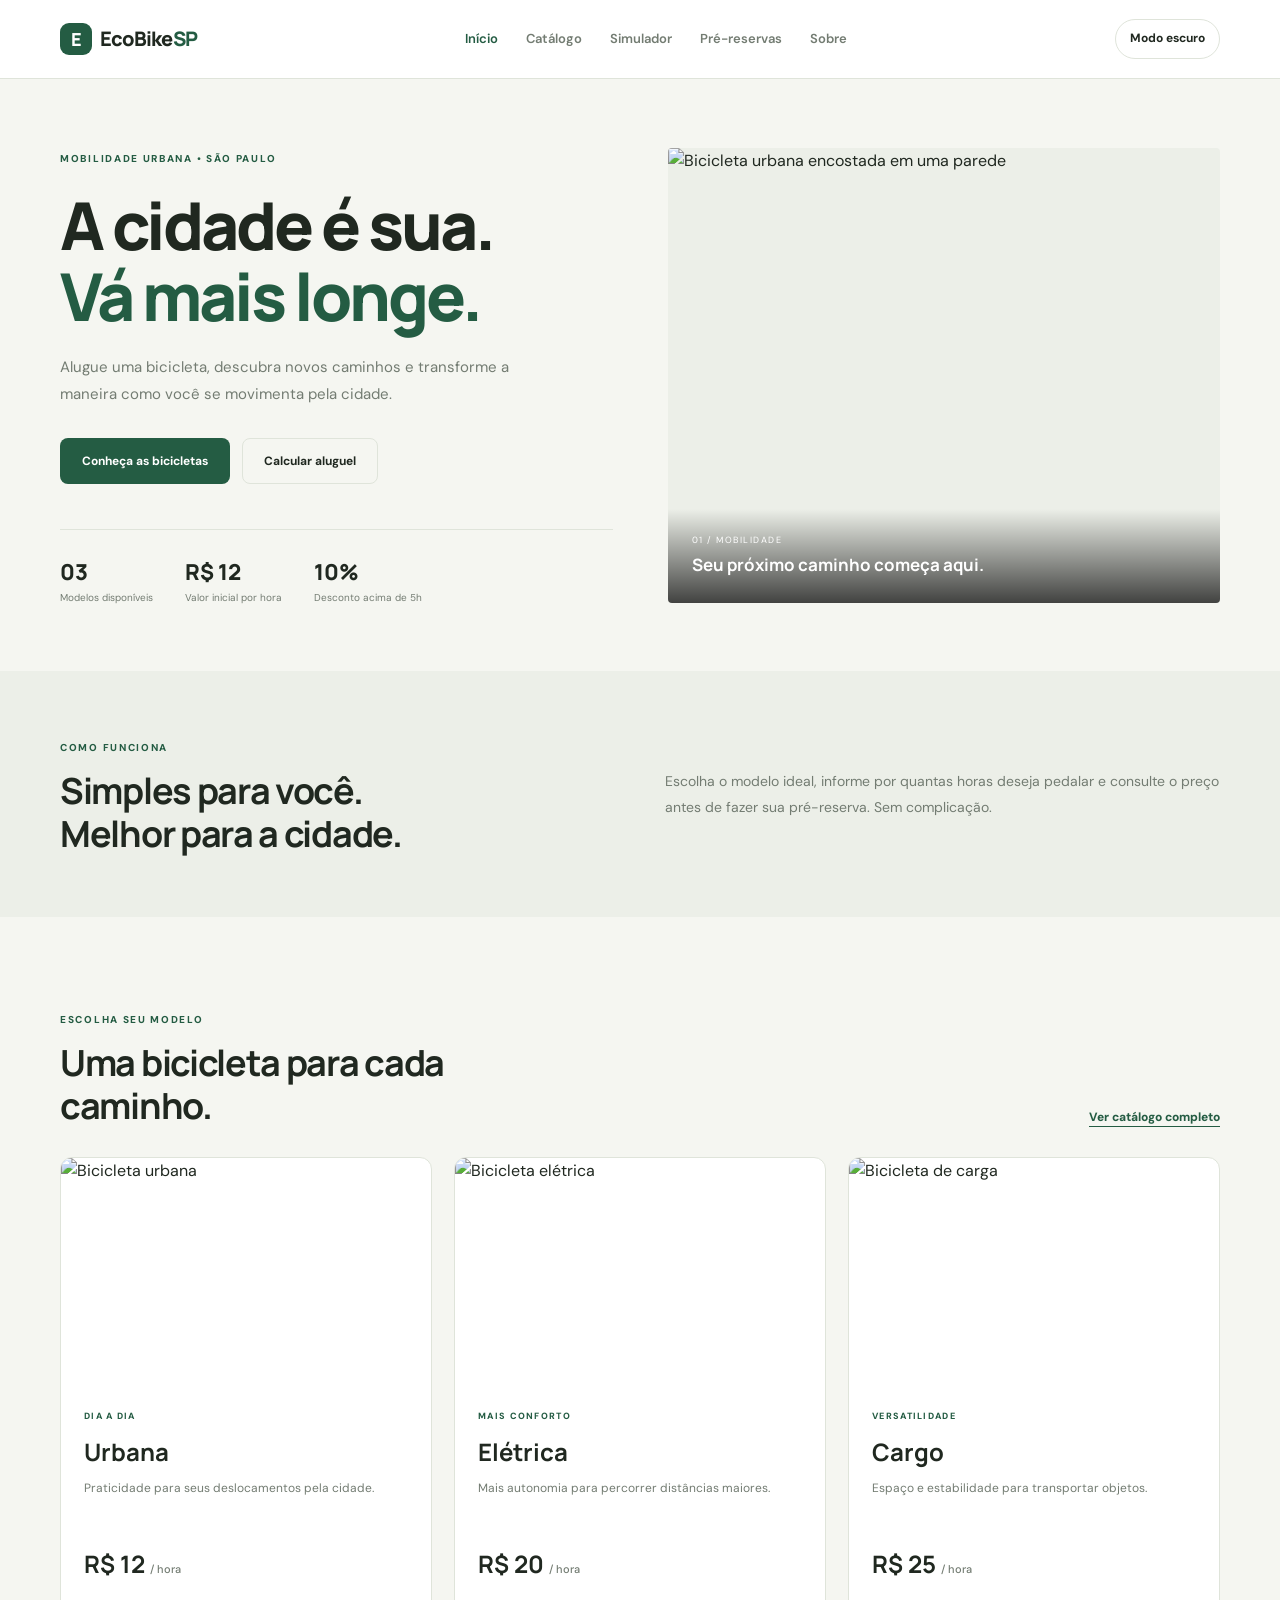
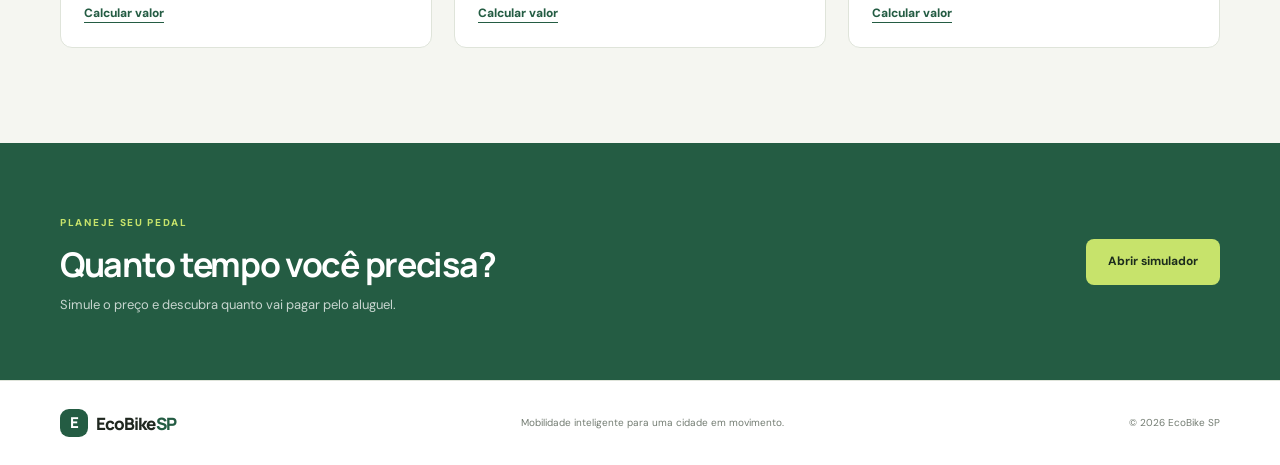
==== index.html @ a2876f56 "first commit" ====
<!DOCTYPE html>
<html lang="pt-BR">
<head>
    <meta charset="UTF-8">
    <meta name="viewport" content="width=device-width, initial-scale=1.0">
    <meta name="description" content="EcoBike SP: aluguel de bicicletas urbanas, elétricas e cargo por hora em São Paulo.">
    <title>EcoBike SP | Mobilidade urbana</title>
    <link rel="stylesheet" href="css/style.css">
    <script src="js/main.js" defer></script>
</head>
<body>
    <header class="site-header">
        <nav class="navbar container" aria-label="Navegação principal">
            <a class="brand" href="index.html"><span class="brand-mark">E</span> EcoBike<span>SP</span></a>
            <div class="nav-links">
                <a class="active" href="index.html">Início</a>
                <a href="bicicletas.html">Catálogo</a>
                <a href="simulador.html">Simulador</a>
                <a href="reservas.html">Pré-reservas</a>
                <a href="sobre.html">Sobre</a>
            </div>
            <button class="theme-toggle" id="themeToggle" type="button" aria-label="Ativar modo escuro">Modo escuro</button>
        </nav>
    </header>

    <main>
        <section class="hero container">
            <div class="hero-content">
                <span class="eyebrow">MOBILIDADE URBANA • SÃO PAULO</span>
                <h1>A cidade é sua.<br><span>Vá mais longe.</span></h1>
                <p>Alugue uma bicicleta, descubra novos caminhos e transforme a maneira como você se movimenta pela cidade.</p>
                <div class="hero-actions">
                    <a class="btn btn-primary" href="bicicletas.html">Conheça as bicicletas</a>
                    <a class="btn btn-secondary" href="simulador.html">Calcular aluguel</a>
                </div>
                <div class="hero-data">
                    <div><strong>03</strong><span>Modelos disponíveis</span></div>
                    <div><strong>R$ 12</strong><span>Valor inicial por hora</span></div>
                    <div><strong>10%</strong><span>Desconto acima de 5h</span></div>
                </div>
            </div>
            <div class="hero-image">
                <img src="https://images.unsplash.com/photo-1485965120184-e220f721d03e?auto=format&fit=crop&w=1100&q=85" alt="Bicicleta urbana encostada em uma parede">
                <div class="image-caption"><span>01 / MOBILIDADE</span><strong>Seu próximo caminho começa aqui.</strong></div>
            </div>
        </section>

        <section class="intro-section">
            <div class="container intro-grid">
                <div>
                    <span class="eyebrow">COMO FUNCIONA</span>
                    <h2>Simples para você.<br>Melhor para a cidade.</h2>
                </div>
                <p>Escolha o modelo ideal, informe por quantas horas deseja pedalar e consulte o preço antes de fazer sua pré-reserva. Sem complicação.</p>
            </div>
        </section>

        <section class="container home-plans section-space">
            <div class="section-heading">
                <div><span class="eyebrow">ESCOLHA SEU MODELO</span><h2>Uma bicicleta para cada caminho.</h2></div>
                <a class="text-link" href="bicicletas.html">Ver catálogo completo</a>
            </div>
            <div class="plan-grid">
                <article class="plan-card">
                    <img src="https://images.unsplash.com/photo-1507035895480-2b3156c31fc8?auto=format&fit=crop&w=700&q=85" alt="Bicicleta urbana">
                    <div class="plan-body"><span class="plan-tag">DIA A DIA</span><h3>Urbana</h3><p>Praticidade para seus deslocamentos pela cidade.</p><strong>R$ 12 <small>/ hora</small></strong><a href="simulador.html?tipo=urbana" class="text-link">Calcular valor</a></div>
                </article>
                <article class="plan-card">
                    <img src="https://images.unsplash.com/photo-1571068316344-75bc76f77890?auto=format&fit=crop&w=700&q=85" alt="Bicicleta elétrica">
                    <div class="plan-body"><span class="plan-tag">MAIS CONFORTO</span><h3>Elétrica</h3><p>Mais autonomia para percorrer distâncias maiores.</p><strong>R$ 20 <small>/ hora</small></strong><a href="simulador.html?tipo=eletrica" class="text-link">Calcular valor</a></div>
                </article>
                <article class="plan-card">
                    <img src="https://images.unsplash.com/photo-1558981806-ec527fa84c39?auto=format&fit=crop&w=700&q=85" alt="Bicicleta de carga">
                    <div class="plan-body"><span class="plan-tag">VERSATILIDADE</span><h3>Cargo</h3><p>Espaço e estabilidade para transportar objetos.</p><strong>R$ 25 <small>/ hora</small></strong><a href="simulador.html?tipo=cargo" class="text-link">Calcular valor</a></div>
                </article>
            </div>
        </section>

        <section class="callout-section">
            <div class="container callout-content">
                <div><span class="eyebrow">PLANEJE SEU PEDAL</span><h2>Quanto tempo você precisa?</h2><p>Simule o preço e descubra quanto vai pagar pelo aluguel.</p></div>
                <a class="btn btn-light" href="simulador.html">Abrir simulador</a>
            </div>
        </section>
    </main>

    <footer class="site-footer">
        <div class="container footer-content"><a class="brand footer-brand" href="index.html"><span class="brand-mark">E</span> EcoBike<span>SP</span></a><p>Mobilidade inteligente para uma cidade em movimento.</p><span>© 2026 EcoBike SP</span></div>
    </footer>
</body>
</html>
---- css/style.css ----
@import url('https://fonts.googleapis.com/css2?family=DM+Sans:wght@400;500;600;700&family=Manrope:wght@400;500;600;700;800&display=swap');

:root {
    --bg: #f5f6f1;
    --surface: #ffffff;
    --surface-soft: #ecefe8;
    --text: #202820;
    --muted: #737c72;
    --primary: #245c43;
    --primary-dark: #19432f;
    --accent: #c7e36b;
    --border: #dfe4da;
    --danger: #b83b3b;
    --shadow: 0 12px 35px rgba(28, 47, 34, .07);
    --radius: 18px;
    --transition: .25s ease;
}

body.dark {
    --bg: #111713;
    --surface: #1a241d;
    --surface-soft: #222e25;
    --text: #edf2e9;
    --muted: #a2afa1;
    --primary: #9bc99e;
    --primary-dark: #c0dfb9;
    --accent: #c7e36b;
    --border: #334137;
    --danger: #ff8585;
    --shadow: 0 12px 35px rgba(0, 0, 0, .18);
}

* {
    margin: 0;
    padding: 0;
    box-sizing: border-box;
}

html {
    scroll-behavior: smooth;
}

body {
    min-width: 320px;
    background: var(--bg);
    color: var(--text);
    font-family: 'DM Sans', sans-serif;
    line-height: 1.6;
    transition: background var(--transition), color var(--transition);
}

a {
    color: inherit;
    text-decoration: none;
}

button, input, select {
    font: inherit;
}

button, a {
    -webkit-tap-highlight-color: transparent;
}

img {
    display: block;
    width: 100%;
    object-fit: cover;
}

.container {
    width: min(1160px, calc(100% - 48px));
    margin-inline: auto;
}

.section-space {
    padding-top: 88px;
    padding-bottom: 95px;
}

.site-header {
    position: sticky;
    top: 0;
    z-index: 20;
    background: var(--surface);
    border-bottom: 1px solid var(--border);
}

.navbar {
    min-height: 78px;
    display: flex;
    align-items: center;
    justify-content: space-between;
    gap: 25px;
}

.brand {
    display: inline-flex;
    align-items: center;
    gap: 8px;
    font-family: 'Manrope', sans-serif;
    font-size: 20px;
    font-weight: 800;
    letter-spacing: -1px;
    white-space: nowrap;
}

.brand > span:last-child {
    color: var(--primary);
    margin-left: -7px;
}

.brand-mark {
    display: grid;
    place-items: center;
    width: 32px;
    height: 32px;
    background: var(--primary);
    color: #fff;
    border-radius: 9px;
    font-size: 18px;
}

.nav-links {
    display: flex;
    align-items: center;
    justify-content: center;
    gap: 28px;
}

.nav-links a {
    color: var(--muted);
    font-size: 13px;
    font-weight: 600;
    transition: color var(--transition);
}

.nav-links a:hover,
.nav-links a.active {
    color: var(--primary);
}

.theme-toggle {
    border: 1px solid var(--border);
    border-radius: 30px;
    padding: 9px 14px;
    background: var(--surface);
    color: var(--text);
    font-size: 12px;
    font-weight: 700;
    cursor: pointer;
    transition: var(--transition);
    white-space: nowrap;
}

.theme-toggle:hover {
    border-color: var(--primary);
    color: var(--primary);
}

.hero {
    min-height: 590px;
    display: grid;
    grid-template-columns: 1fr 1fr;
    align-items: center;
    gap: 55px;
    padding-top: 65px;
    padding-bottom: 65px;
}

.eyebrow {
    display: inline-block;
    color: var(--primary);
    font-size: 10px;
    font-weight: 800;
    letter-spacing: 1.7px;
}

.hero h1,
.page-hero h1 {
    margin-top: 20px;
    font-family: 'Manrope', sans-serif;
    font-size: clamp(42px, 5.2vw, 66px);
    font-weight: 800;
    line-height: 1.08;
    letter-spacing: -3px;
}

.hero h1 span,
.page-hero h1 span {
    color: var(--primary);
}

.hero-content > p,
.page-hero > p {
    max-width: 500px;
    margin-top: 22px;
    color: var(--muted);
    font-size: 15px;
    line-height: 1.8;
}

.hero-actions {
    display: flex;
    flex-wrap: wrap;
    gap: 12px;
    margin-top: 30px;
}

.btn {
    display: inline-flex;
    align-items: center;
    justify-content: center;
    min-height: 46px;
    padding: 12px 21px;
    border: 1px solid transparent;
    border-radius: 8px;
    font-size: 12px;
    font-weight: 700;
    cursor: pointer;
    transition: transform var(--transition), background var(--transition), border-color var(--transition);
}

.btn:hover {
    transform: translateY(-2px);
}

.btn-primary {
    background: var(--primary);
    color: #fff;
}

.btn-primary:hover {
    background: var(--primary-dark);
}

.btn-secondary {
    background: transparent;
    color: var(--text);
    border-color: var(--border);
}

.btn-secondary:hover {
    border-color: var(--primary);
    color: var(--primary);
}

.btn-light {
    background: var(--accent);
    color: #1c2c1d;
}

.btn-full {
    width: 100%;
}

.hero-data {
    display: flex;
    flex-wrap: wrap;
    gap: 32px;
    margin-top: 45px;
    padding-top: 25px;
    border-top: 1px solid var(--border);
}

.hero-data div {
    display: flex;
    flex-direction: column;
}

.hero-data strong {
    font-family: 'Manrope', sans-serif;
    font-size: 22px;
    font-weight: 800;
}

.hero-data span {
    color: var(--muted);
    font-size: 10px;
}

.hero-image {
    position: relative;
    height: 455px;
    overflow: hidden;
    border-radius: 4px;
    background: var(--surface-soft);
}

.hero-image img {
    height: 100%;
    transition: transform .6s ease;
}

.hero-image:hover img {
    transform: scale(1.04);
}

.image-caption {
    position: absolute;
    right: 0;
    bottom: 0;
    left: 0;
    display: flex;
    flex-direction: column;
    gap: 4px;
    padding: 24px;
    color: #fff;
    background: linear-gradient(transparent, rgba(0, 0, 0, .72));
}

.image-caption span {
    font-size: 9px;
    letter-spacing: 1.5px;
}

.image-caption strong {
    font-family: 'Manrope', sans-serif;
    font-size: 17px;
}

.intro-section {
    padding: 62px 0;
    background: var(--surface-soft);
}

.intro-grid {
    display: grid;
    grid-template-columns: 1fr 1fr;
    align-items: center;
    gap: 50px;
}

.intro-grid h2,
.section-heading h2,
.callout-content h2,
.calculator-heading h2,
.reservation-form-panel h2,
.list-heading h2,
.about-content h2,
.values-section h2 {
    margin-top: 10px;
    font-family: 'Manrope', sans-serif;
    font-size: clamp(26px, 3vw, 36px);
    line-height: 1.2;
    letter-spacing: -1.3px;
}

.intro-grid > p {
    color: var(--muted);
    font-size: 14px;
    line-height: 1.9;
}

.section-heading {
    display: flex;
    align-items: end;
    justify-content: space-between;
    gap: 25px;
    margin-bottom: 30px;
}

.section-heading h2 {
    max-width: 480px;
}

.text-link {
    display: inline-block;
    color: var(--primary);
    font-size: 12px;
    font-weight: 800;
    text-decoration: underline;
    text-underline-offset: 5px;
}

.plan-grid {
    display: grid;
    grid-template-columns: repeat(3, 1fr);
    gap: 22px;
}

.plan-card {
    overflow: hidden;
    background: var(--surface);
    border: 1px solid var(--border);
    border-radius: 12px;
    transition: transform var(--transition), box-shadow var(--transition);
}

.plan-card:hover {
    transform: translateY(-5px);
    box-shadow: var(--shadow);
}

.plan-card > img {
    height: 220px;
}

.plan-body {
    padding: 23px;
}

.plan-tag {
    color: var(--primary);
    font-size: 9px;
    font-weight: 800;
    letter-spacing: 1.3px;
}

.plan-body h3 {
    margin-top: 6px;
    font-family: 'Manrope', sans-serif;
    font-size: 24px;
}

.plan-body p {
    min-height: 50px;
    margin: 8px 0 16px;
    color: var(--muted);
    font-size: 12px;
}

.plan-body > strong {
    display: block;
    margin-bottom: 15px;
    font-family: 'Manrope', sans-serif;
    font-size: 24px;
}

.plan-body > strong small {
    color: var(--muted);
    font-family: 'DM Sans', sans-serif;
    font-size: 11px;
    font-weight: 500;
}

.callout-section {
    padding: 65px 0;
    background: var(--primary);
    color: #fff;
}

.callout-content {
    display: flex;
    align-items: center;
    justify-content: space-between;
    gap: 30px;
}

.callout-content .eyebrow {
    color: var(--accent);
}

.callout-content h2 {
    font-size: 34px;
}

.callout-content p {
    margin-top: 10px;
    color: rgba(255, 255, 255, .75);
    font-size: 13px;
}

.page-hero {
    padding-top: 82px;
    padding-bottom: 55px;
}

.page-hero h1 {
    max-width: 780px;
    font-size: clamp(39px, 5vw, 58px);
}

.page-hero > p {
    max-width: 610px;
}

.catalog-section {
    padding-bottom: 100px;
}

.catalog-toolbar {
    display: flex;
    align-items: end;
    justify-content: space-between;
    gap: 25px;
    padding: 22px 0;
    margin-bottom: 28px;
    border-bottom: 1px solid var(--border);
}

.catalog-count {
    margin-top: 5px;
    color: var(--muted);
    font-size: 12px;
}

.filters {
    display: flex;
    flex-wrap: wrap;
    gap: 8px;
}

.filter-btn {
    padding: 9px 16px;
    border: 1px solid var(--border);
    border-radius: 30px;
    background: transparent;
    color: var(--muted);
    font-size: 11px;
    font-weight: 700;
    cursor: pointer;
    transition: var(--transition);
}

.filter-btn:hover,
.filter-btn.active {
    border-color: var(--primary);
    background: var(--primary);
    color: #fff;
}

.catalog-grid {
    display: grid;
    grid-template-columns: repeat(3, minmax(0, 1fr));
    align-items: stretch;
    gap: 22px;
}

.bike-card {
    display: flex;
    min-width: 0;
    flex-direction: column;
    overflow: hidden;
    background: var(--surface);
    border: 1px solid var(--border);
    border-radius: 12px;
    transition: transform var(--transition), box-shadow var(--transition);
}

.bike-card:hover {
    transform: translateY(-4px);
    box-shadow: var(--shadow);
}

.bike-card[hidden] {
    display: none;
}

.bike-image {
    position: relative;
    height: 230px;
    overflow: hidden;
    background: var(--surface-soft);
}

.bike-image img {
    width: 100%;
    height: 100%;
    transition: transform .5s ease;
}

.bike-card:hover .bike-image img {
    transform: scale(1.04);
}

.bike-number {
    position: absolute;
    top: 14px;
    left: 14px;
    display: grid;
    width: 34px;
    height: 34px;
    place-items: center;
    border-radius: 50%;
    background: var(--surface);
    color: var(--text);
    font-size: 11px;
    font-weight: 800;
}

.bike-info {
    display: flex;
    flex: 1;
    flex-direction: column;
    padding: 23px;
}

.bike-title-row {
    display: flex;
    align-items: center;
    justify-content: space-between;
    gap: 12px;
}

.bike-title-row h2 {
    margin-top: 5px;
    font-family: 'Manrope', sans-serif;
    font-size: 25px;
    letter-spacing: -.7px;
}

.bike-price {
    color: var(--primary);
    font-family: 'Manrope', sans-serif;
    font-size: 21px;
    font-weight: 800;
    white-space: nowrap;
}

.bike-price small {
    display: block;
    color: var(--muted);
    font-family: 'DM Sans', sans-serif;
    font-size: 10px;
    font-weight: 500;
    text-align: right;
}

.bike-description {
    min-height: 58px;
    margin: 15px 0;
    color: var(--muted);
    font-size: 12px;
    line-height: 1.7;
}

.bike-specs {
    display: flex;
    flex-wrap: wrap;
    gap: 7px;
    margin: auto 0 20px;
}

.bike-specs span {
    padding: 6px 9px;
    border-radius: 5px;
    background: var(--surface-soft);
    color: var(--muted);
    font-size: 9px;
    font-weight: 600;
}

.empty-state {
    padding: 35px;
    color: var(--muted);
    text-align: center;
}

.empty-state[hidden] {
    display: none;
}

.calculator-section {
    display: grid;
    grid-template-columns: 1.1fr .9fr;
    gap: 25px;
    padding-bottom: 100px;
}

.calculator-panel,
.result-panel,
.reservation-form-panel,
.reservation-list-panel {
    padding: 35px;
    border: 1px solid var(--border);
    border-radius: 14px;
    background: var(--surface);
    box-shadow: var(--shadow);
}

.calculator-heading h2 {
    margin-top: 12px;
}

.calculator-heading > p,
.reservation-form-panel > p {
    margin-top: 9px;
    color: var(--muted);
    font-size: 13px;
}

.calculator-form {
    display: grid;
    gap: 20px;
    margin-top: 28px;
}

.form-group {
    display: grid;
    gap: 8px;
}

.form-group label {
    font-size: 12px;
    font-weight: 700;
}

.form-group input,
.form-group select {
    width: 100%;
    min-height: 48px;
    padding: 0 14px;
    border: 1px solid var(--border);
    border-radius: 7px;
    outline: none;
    background: var(--bg);
    color: var(--text);
    transition: border-color var(--transition);
}

.form-group input:focus,
.form-group select:focus {
    border-color: var(--primary);
}

.form-group small {
    color: var(--muted);
    font-size: 10px;
}

.result-panel {
    display: flex;
    flex-direction: column;
    align-items: flex-start;
    background: var(--surface-soft);
    box-shadow: none;
}

.result-icon {
    display: grid;
    width: 52px;
    height: 52px;
    place-items: center;
    margin-top: 25px;
    border-radius: 12px;
    background: var(--primary);
    color: #fff;
    font-family: 'Manrope', sans-serif;
    font-size: 19px;
    font-weight: 800;
}

.result-panel h2 {
    margin-top: 18px;
    font-family: 'Manrope', sans-serif;
    font-size: 24px;
}

.result-panel > p {
    margin: 8px 0 20px;
    color: var(--muted);
    font-size: 12px;
}

.result-details {
    width: 100%;
    margin: 5px 0 20px;
}

.result-details[hidden] {
    display: none;
}

.result-details > div {
    display: flex;
    justify-content: space-between;
    gap: 15px;
    padding: 10px 0;
    border-bottom: 1px solid var(--border);
    font-size: 12px;
}

.result-details > div span {
    color: var(--muted);
}

.result-details .result-total {
    margin-top: 8px;
    border: 0;
    font-size: 15px;
}

.result-total strong {
    color: var(--primary);
    font-size: 22px;
}

.discount-note {
    margin-top: 20px;
    font-size: 10px;
}

.reservation-section {
    display: grid;
    grid-template-columns: .8fr 1.2fr;
    gap: 25px;
    padding-bottom: 100px;
}

.reservation-form-panel h2,
.list-heading h2 {
    margin-top: 10px;
    font-size: 27px;
}

.reservation-form-panel form {
    display: grid;
    gap: 20px;
    margin-top: 25px;
}

.form-feedback {
    min-height: 20px;
    color: var(--primary);
    font-size: 11px;
}

.list-heading {
    display: flex;
    align-items: center;
    justify-content: space-between;
    gap: 15px;
    margin-bottom: 22px;
}

.reservation-counter {
    display: grid;
    width: 42px;
    height: 42px;
    place-items: center;
    border-radius: 50%;
    background: var(--surface-soft);
    color: var(--primary);
    font-size: 15px;
    font-weight: 800;
}

.reservation-list {
    display: grid;
    gap: 10px;
    margin-bottom: 20px;
    list-style: none;
}

.reservation-item {
    display: flex;
    align-items: center;
    justify-content: space-between;
    gap: 12px;
    padding: 13px 15px;
    border: 1px solid var(--border);
    border-radius: 8px;
    background: var(--bg);
}

.reservation-name {
    overflow-wrap: anywhere;
    font-size: 12px;
    font-weight: 600;
}

.remove-reservation {
    flex-shrink: 0;
    padding: 7px 10px;
    border: 1px solid var(--border);
    border-radius: 6px;
    background: transparent;
    color: var(--danger);
    font-size: 10px;
    font-weight: 700;
    cursor: pointer;
}

.remove-reservation:hover {
    border-color: var(--danger);
}

.list-empty {
    padding: 25px 10px;
    color: var(--muted);
    font-size: 12px;
    text-align: center;
}

.about-section {
    display: grid;
    grid-template-columns: 1fr 1fr;
    align-items: center;
    gap: 60px;
    padding-bottom: 95px;
}

.about-image {
    height: 390px;
    overflow: hidden;
    border-radius: 12px;
    background: var(--surface-soft);
}

.about-image img {
    height: 100%;
}

.about-content h2 {
    margin: 14px 0 18px;
    font-size: 35px;
}

.about-content p {
    margin-bottom: 14px;
    color: var(--muted);
    font-size: 13px;
    line-height: 1.9;
}

.about-content .btn {
    margin-top: 12px;
}

.values-section {
    padding: 75px 0 90px;
    background: var(--surface-soft);
}

.values-section h2 {
    margin-bottom: 35px;
}

.values-grid {
    display: grid;
    grid-template-columns: repeat(3, 1fr);
    gap: 25px;
}

.values-grid article {
    padding: 25px;
    border-top: 2px solid var(--primary);
    background: var(--surface);
}

.values-grid article > span {
    color: var(--primary);
    font-size: 11px;
    font-weight: 800;
}

.values-grid h3 {
    margin: 15px 0 8px;
    font-family: 'Manrope', sans-serif;
    font-size: 19px;
}

.values-grid p {
    color: var(--muted);
    font-size: 12px;
    line-height: 1.8;
}

.site-footer {
    padding: 28px 0;
    border-top: 1px solid var(--border);
    background: var(--surface);
}

.footer-content {
    display: flex;
    align-items: center;
    justify-content: space-between;
    gap: 20px;
}

.footer-brand {
    font-size: 17px;
}

.footer-brand .brand-mark {
    width: 28px;
    height: 28px;
    font-size: 15px;
}

.footer-content p,
.footer-content > span {
    color: var(--muted);
    font-size: 10px;
}

@media (max-width: 900px) {
    .navbar {
        flex-wrap: wrap;
        justify-content: space-between;
        padding-top: 15px;
        padding-bottom: 15px;
    }

    .nav-links {
        order: 3;
        width: 100%;
        justify-content: flex-start;
        overflow-x: auto;
        padding: 5px 0;
    }

    .hero {
        gap: 30px;
    }

    .hero-image {
        height: 390px;
    }

    .catalog-grid,
    .plan-grid {
        grid-template-columns: repeat(2, minmax(0, 1fr));
    }

    .catalog-grid .bike-card:last-child,
    .plan-grid .plan-card:last-child {
        grid-column: auto;
    }
}

@media (max-width: 650px) {
    .container {
        width: min(100% - 32px, 520px);
    }

    .navbar {
        gap: 12px;
    }

    .brand {
        font-size: 18px;
    }

    .nav-links {
        gap: 20px;
    }

    .nav-links a {
        white-space: nowrap;
        font-size: 12px;
    }

    .theme-toggle {
        padding: 8px 10px;
        font-size: 10px;
    }

    .hero {
        grid-template-columns: 1fr;
        gap: 35px;
        padding-top: 55px;
        padding-bottom: 55px;
    }

    .hero h1 {
        font-size: 47px;
        letter-spacing: -2px;
    }

    .hero-image {
        height: 310px;
    }

    .hero-data {
        gap: 20px;
    }

    .hero-data strong {
        font-size: 19px;
    }

    .intro-grid,
    .calculator-section,
    .reservation-section,
    .about-section {
        grid-template-columns: 1fr;
        gap: 25px;
    }

    .intro-section {
        padding: 45px 0;
    }

    .section-space {
        padding-top: 60px;
        padding-bottom: 65px;
    }

    .section-heading,
    .catalog-toolbar {
        align-items: flex-start;
        flex-direction: column;
    }

    .plan-grid,
    .catalog-grid,
    .values-grid {
        grid-template-columns: 1fr;
    }

    .plan-card > img {
        height: 230px;
    }

    .callout-content {
        align-items: flex-start;
        flex-direction: column;
    }

    .callout-content h2 {
        font-size: 29px;
    }

    .page-hero {
        padding-top: 60px;
        padding-bottom: 40px;
    }

    .page-hero h1 {
        font-size: 42px;
        letter-spacing: -2px;
    }

    .filters {
        display: grid;
        width: 100%;
        grid-template-columns: repeat(2, 1fr);
    }

    .filter-btn {
        text-align: center;
    }

    .bike-image {
        height: 245px;
    }

    .calculator-panel,
    .result-panel,
    .reservation-form-panel,
    .reservation-list-panel {
        padding: 23px;
    }

    .about-image {
        height: 280px;
    }

    .about-content h2 {
        font-size: 29px;
    }

    .footer-content {
        align-items: flex-start;
        flex-direction: column;
        gap: 10px;
    }
}

@media (prefers-reduced-motion: reduce) {
    *,
    *::before,
    *::after {
        scroll-behavior: auto !important;
        transition-duration: .01ms !important;
        animation-duration: .01ms !important;
    }
}
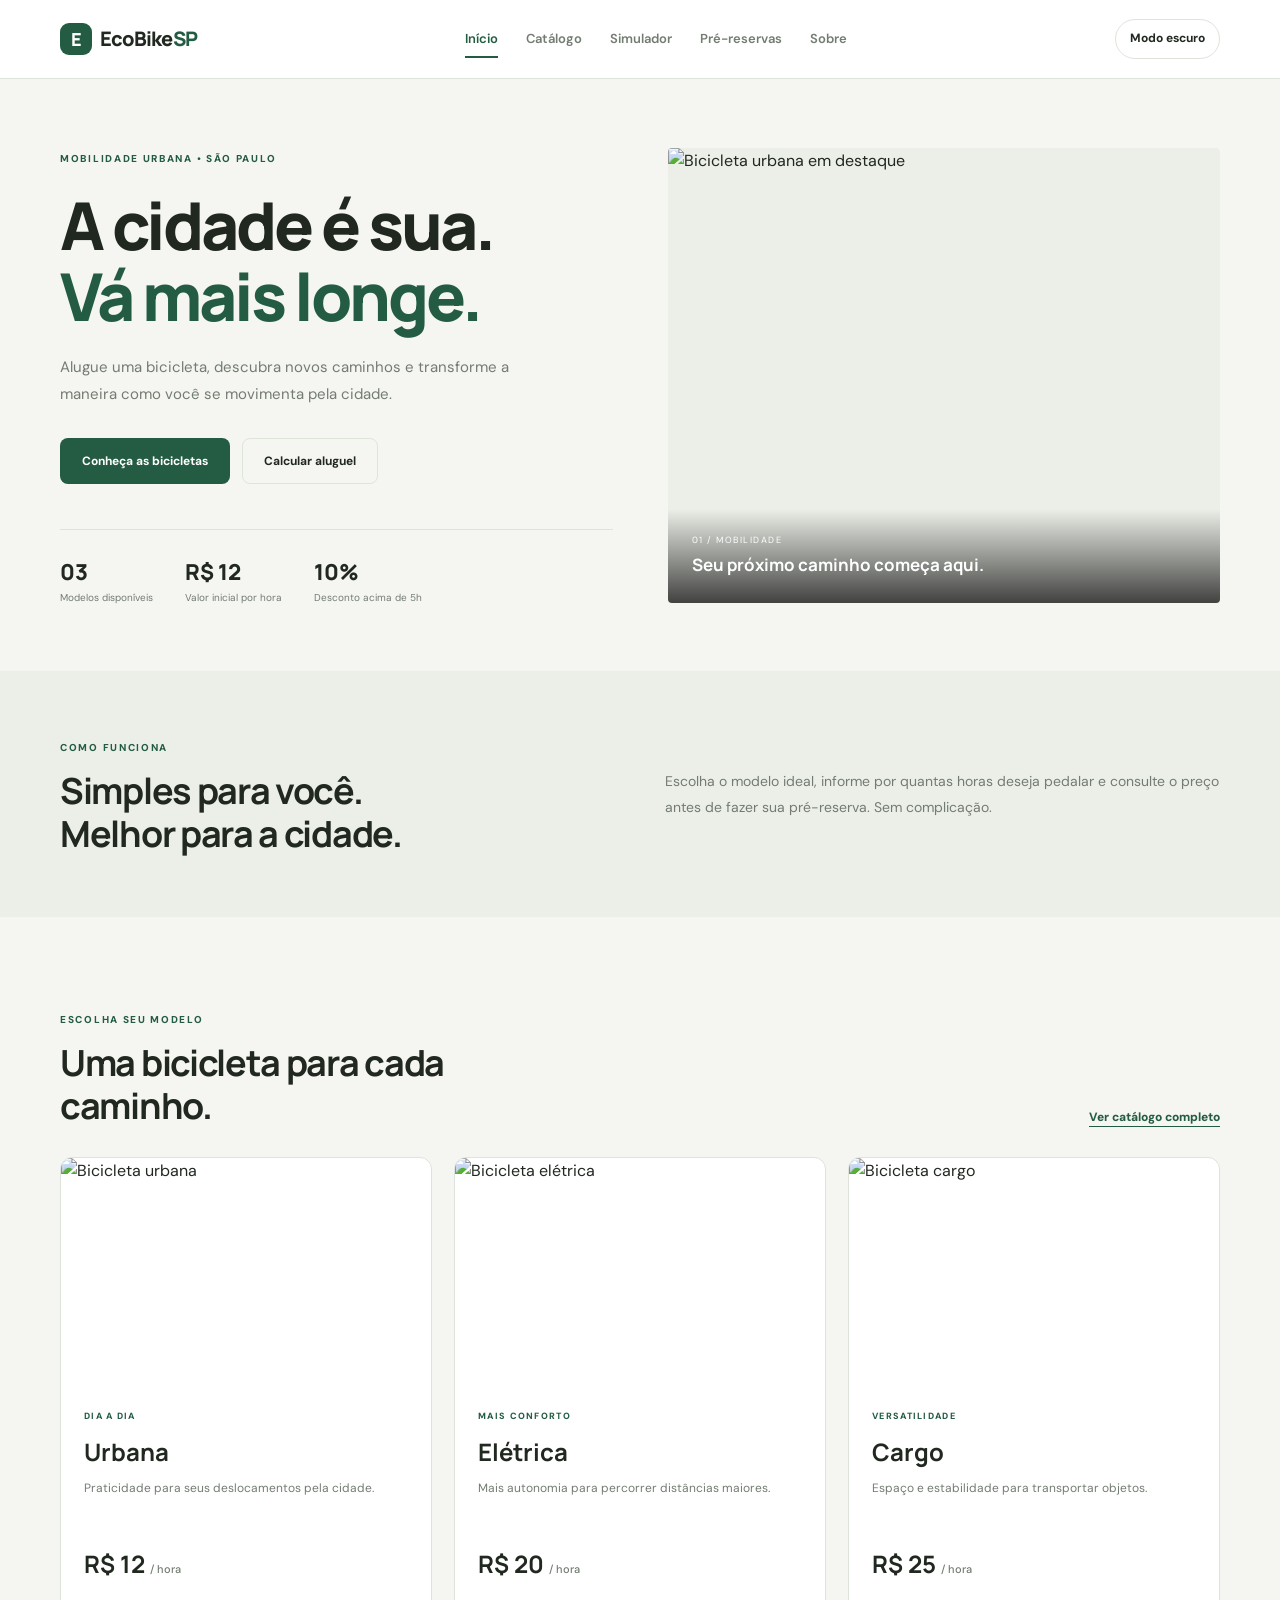
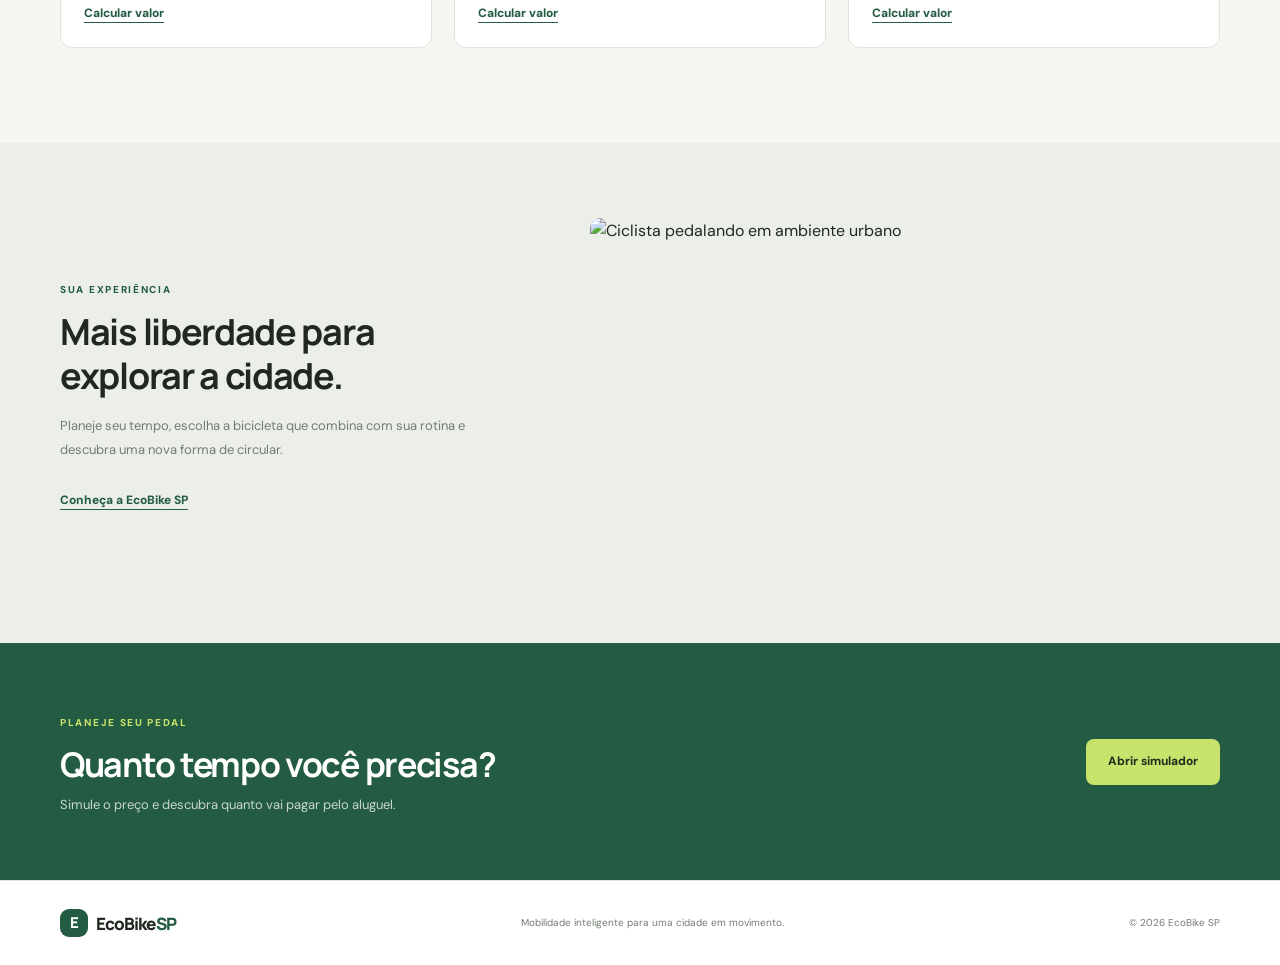
==== commit bb2d1ac6: "projeto completo atualizado , css , js , html das bicicletas" ====
--- a/index.html
+++ b/index.html
@@ -5,88 +5,180 @@
     <meta charset="UTF-8">
     <meta name="viewport" content="width=device-width, initial-scale=1.0">
     <meta name="description" content="EcoBike SP: aluguel de bicicletas urbanas, elétricas e cargo por hora em São Paulo.">
+    <meta name="theme-color" content="#f5f6f1">
     <title>EcoBike SP | Mobilidade urbana</title>
+
+    <link rel="preconnect" href="https://fonts.googleapis.com">
+    <link rel="preconnect" href="https://fonts.gstatic.com" crossorigin>
+    <link href="https://fonts.googleapis.com/css2?family=DM+Sans:wght@400;500;600;700&family=Manrope:wght@400;500;600;700;800&display=swap" rel="stylesheet">
     <link rel="stylesheet" href="css/style.css">
+
     <script src="js/main.js" defer></script>
 </head>
 <body>
+    <a class="skip-link" href="#conteudo">Pular para o conteúdo</a>
+
     <header class="site-header">
         <nav class="navbar container" aria-label="Navegação principal">
-            <a class="brand" href="index.html"><span class="brand-mark">E</span> EcoBike<span>SP</span></a>
-            <div class="nav-links">
-                <a class="active" href="index.html">Início</a>
+            <a class="brand" href="index.html" aria-label="EcoBike SP - Página inicial">
+                <span class="brand-mark">E</span>
+                EcoBike<span>SP</span>
+            </a>
+
+            <button class="menu-toggle" id="menuToggle" type="button"
+                aria-label="Abrir menu" aria-expanded="false" aria-controls="navLinks">
+                <span></span><span></span><span></span>
+            </button>
+
+            <div class="nav-links" id="navLinks">
+                <a class="active" aria-current="page" href="index.html">Início</a>
                 <a href="bicicletas.html">Catálogo</a>
                 <a href="simulador.html">Simulador</a>
                 <a href="reservas.html">Pré-reservas</a>
                 <a href="sobre.html">Sobre</a>
             </div>
-            <button class="theme-toggle" id="themeToggle" type="button" aria-label="Ativar modo escuro">Modo escuro</button>
+
+            <button class="theme-toggle" id="themeToggle" type="button"
+                aria-label="Ativar modo escuro">Modo escuro</button>
         </nav>
     </header>
 
-    <main>
+    <main id="conteudo">
         <section class="hero container">
-            <div class="hero-content">
+            <div class="hero-content reveal">
                 <span class="eyebrow">MOBILIDADE URBANA • SÃO PAULO</span>
+
                 <h1>A cidade é sua.<br><span>Vá mais longe.</span></h1>
-                <p>Alugue uma bicicleta, descubra novos caminhos e transforme a maneira como você se movimenta pela cidade.</p>
+
+                <p>
+                    Alugue uma bicicleta, descubra novos caminhos e transforme
+                    a maneira como você se movimenta pela cidade.
+                </p>
+
                 <div class="hero-actions">
                     <a class="btn btn-primary" href="bicicletas.html">Conheça as bicicletas</a>
                     <a class="btn btn-secondary" href="simulador.html">Calcular aluguel</a>
                 </div>
+
                 <div class="hero-data">
                     <div><strong>03</strong><span>Modelos disponíveis</span></div>
                     <div><strong>R$ 12</strong><span>Valor inicial por hora</span></div>
                     <div><strong>10%</strong><span>Desconto acima de 5h</span></div>
                 </div>
             </div>
-            <div class="hero-image">
-                <img src="https://images.unsplash.com/photo-1485965120184-e220f721d03e?auto=format&fit=crop&w=1100&q=85" alt="Bicicleta urbana encostada em uma parede">
-                <div class="image-caption"><span>01 / MOBILIDADE</span><strong>Seu próximo caminho começa aqui.</strong></div>
+
+            <div class="hero-image reveal">
+                <img
+                    src="https://images.unsplash.com/photo-1485965120184-e220f721d03e?auto=format&fit=crop&w=1100&q=85"
+                    alt="Bicicleta urbana em destaque"
+                    fetchpriority="high">
+                <div class="image-caption">
+                    <span>01 / MOBILIDADE</span>
+                    <strong>Seu próximo caminho começa aqui.</strong>
+                </div>
             </div>
         </section>
 
         <section class="intro-section">
-            <div class="container intro-grid">
+            <div class="container intro-grid reveal">
                 <div>
                     <span class="eyebrow">COMO FUNCIONA</span>
                     <h2>Simples para você.<br>Melhor para a cidade.</h2>
                 </div>
-                <p>Escolha o modelo ideal, informe por quantas horas deseja pedalar e consulte o preço antes de fazer sua pré-reserva. Sem complicação.</p>
+                <p>
+                    Escolha o modelo ideal, informe por quantas horas deseja
+                    pedalar e consulte o preço antes de fazer sua pré-reserva.
+                    Sem complicação.
+                </p>
             </div>
         </section>
 
         <section class="container home-plans section-space">
-            <div class="section-heading">
-                <div><span class="eyebrow">ESCOLHA SEU MODELO</span><h2>Uma bicicleta para cada caminho.</h2></div>
+            <div class="section-heading reveal">
+                <div>
+                    <span class="eyebrow">ESCOLHA SEU MODELO</span>
+                    <h2>Uma bicicleta para cada caminho.</h2>
+                </div>
                 <a class="text-link" href="bicicletas.html">Ver catálogo completo</a>
             </div>
+
             <div class="plan-grid">
-                <article class="plan-card">
-                    <img src="https://images.unsplash.com/photo-1507035895480-2b3156c31fc8?auto=format&fit=crop&w=700&q=85" alt="Bicicleta urbana">
-                    <div class="plan-body"><span class="plan-tag">DIA A DIA</span><h3>Urbana</h3><p>Praticidade para seus deslocamentos pela cidade.</p><strong>R$ 12 <small>/ hora</small></strong><a href="simulador.html?tipo=urbana" class="text-link">Calcular valor</a></div>
+                <article class="plan-card reveal">
+                    <img src="https://images.unsplash.com/photo-1507035895480-2b3156c31fc8?auto=format&fit=crop&w=700&q=85"
+                        alt="Bicicleta urbana" loading="lazy">
+                    <div class="plan-body">
+                        <span class="plan-tag">DIA A DIA</span>
+                        <h3>Urbana</h3>
+                        <p>Praticidade para seus deslocamentos pela cidade.</p>
+                        <strong>R$ 12 <small>/ hora</small></strong>
+                        <a href="simulador.html?tipo=urbana" class="text-link">Calcular valor</a>
+                    </div>
                 </article>
-                <article class="plan-card">
-                    <img src="https://images.unsplash.com/photo-1571068316344-75bc76f77890?auto=format&fit=crop&w=700&q=85" alt="Bicicleta elétrica">
-                    <div class="plan-body"><span class="plan-tag">MAIS CONFORTO</span><h3>Elétrica</h3><p>Mais autonomia para percorrer distâncias maiores.</p><strong>R$ 20 <small>/ hora</small></strong><a href="simulador.html?tipo=eletrica" class="text-link">Calcular valor</a></div>
+
+                <article class="plan-card reveal">
+                    <img src="https://images.unsplash.com/photo-1571068316344-75bc76f77890?auto=format&fit=crop&w=700&q=85"
+                        alt="Bicicleta elétrica" loading="lazy">
+                    <div class="plan-body">
+                        <span class="plan-tag">MAIS CONFORTO</span>
+                        <h3>Elétrica</h3>
+                        <p>Mais autonomia para percorrer distâncias maiores.</p>
+                        <strong>R$ 20 <small>/ hora</small></strong>
+                        <a href="simulador.html?tipo=eletrica" class="text-link">Calcular valor</a>
+                    </div>
                 </article>
-                <article class="plan-card">
-                    <img src="https://images.unsplash.com/photo-1558981806-ec527fa84c39?auto=format&fit=crop&w=700&q=85" alt="Bicicleta de carga">
-                    <div class="plan-body"><span class="plan-tag">VERSATILIDADE</span><h3>Cargo</h3><p>Espaço e estabilidade para transportar objetos.</p><strong>R$ 25 <small>/ hora</small></strong><a href="simulador.html?tipo=cargo" class="text-link">Calcular valor</a></div>
+
+                <article class="plan-card reveal">
+                    <img src="https://images.unsplash.com/photo-1558981806-ec527fa84c39?auto=format&fit=crop&w=700&q=85"
+                        alt="Bicicleta cargo" loading="lazy">
+                    <div class="plan-body">
+                        <span class="plan-tag">VERSATILIDADE</span>
+                        <h3>Cargo</h3>
+                        <p>Espaço e estabilidade para transportar objetos.</p>
+                        <strong>R$ 25 <small>/ hora</small></strong>
+                        <a href="simulador.html?tipo=cargo" class="text-link">Calcular valor</a>
+                    </div>
                 </article>
             </div>
         </section>
 
+        <section class="experience-section">
+            <div class="container experience-grid">
+                <div class="experience-content reveal">
+                    <span class="eyebrow">SUA EXPERIÊNCIA</span>
+                    <h2>Mais liberdade para explorar a cidade.</h2>
+                    <p>
+                        Planeje seu tempo, escolha a bicicleta que combina com
+                        sua rotina e descubra uma nova forma de circular.
+                    </p>
+                    <a href="sobre.html" class="text-link">Conheça a EcoBike SP</a>
+                </div>
+                <div class="experience-image reveal">
+                    <img src="https://images.unsplash.com/photo-1541625602330-2277a4c46182?auto=format&fit=crop&w=1000&q=85"
+                        alt="Ciclista pedalando em ambiente urbano" loading="lazy">
+                </div>
+            </div>
+        </section>
+
         <section class="callout-section">
-            <div class="container callout-content">
-                <div><span class="eyebrow">PLANEJE SEU PEDAL</span><h2>Quanto tempo você precisa?</h2><p>Simule o preço e descubra quanto vai pagar pelo aluguel.</p></div>
+            <div class="container callout-content reveal">
+                <div>
+                    <span class="eyebrow">PLANEJE SEU PEDAL</span>
+                    <h2>Quanto tempo você precisa?</h2>
+                    <p>Simule o preço e descubra quanto vai pagar pelo aluguel.</p>
+                </div>
                 <a class="btn btn-light" href="simulador.html">Abrir simulador</a>
             </div>
         </section>
     </main>
 
     <footer class="site-footer">
-        <div class="container footer-content"><a class="brand footer-brand" href="index.html"><span class="brand-mark">E</span> EcoBike<span>SP</span></a><p>Mobilidade inteligente para uma cidade em movimento.</p><span>© 2026 EcoBike SP</span></div>
+        <div class="container footer-content">
+            <a class="brand footer-brand" href="index.html">
+                <span class="brand-mark">E</span> EcoBike<span>SP</span>
+            </a>
+            <p>Mobilidade inteligente para uma cidade em movimento.</p>
+            <span>© 2026 EcoBike SP</span>
+        </div>
     </footer>
 </body>
 </html>
--- a/css/style.css
+++ b/css/style.css
@@ -1,5 +1,3 @@
-
-@import url('https://fonts.googleapis.com/css2?family=DM+Sans:wght@400;500;600;700&family=Manrope:wght@400;500;600;700;800&display=swap');
 
 :root {
     --bg: #f5f6f1;
@@ -13,7 +11,7 @@
     --border: #dfe4da;
     --danger: #b83b3b;
     --shadow: 0 12px 35px rgba(28, 47, 34, .07);
-    --radius: 18px;
+    --radius: 14px;
     --transition: .25s ease;
 }
 
@@ -39,6 +37,7 @@
 
 html {
     scroll-behavior: smooth;
+    scroll-padding-top: 100px;
 }
 
 body {
@@ -50,6 +49,10 @@
     transition: background var(--transition), color var(--transition);
 }
 
+body, button, input, select {
+    font-family: 'DM Sans', sans-serif;
+}
+
 a {
     color: inherit;
     text-decoration: none;
@@ -61,6 +64,14 @@
 
 button, a {
     -webkit-tap-highlight-color: transparent;
+}
+
+button:focus-visible,
+a:focus-visible,
+input:focus-visible,
+select:focus-visible {
+    outline: 3px solid var(--accent);
+    outline-offset: 3px;
 }
 
 img {
@@ -69,6 +80,16 @@
     object-fit: cover;
 }
 
+button:disabled {
+    opacity: .45;
+    cursor: not-allowed;
+    transform: none;
+}
+
+[hidden] {
+    display: none !important;
+}
+
 .container {
     width: min(1160px, calc(100% - 48px));
     margin-inline: auto;
@@ -78,6 +99,24 @@
     padding-top: 88px;
     padding-bottom: 95px;
 }
+
+.skip-link {
+    position: fixed;
+    top: 10px;
+    left: 10px;
+    z-index: 100;
+    padding: 10px 15px;
+    border-radius: 7px;
+    background: var(--primary);
+    color: white;
+    transform: translateY(-150%);
+}
+
+.skip-link:focus {
+    transform: translateY(0);
+}
+
+/* ===== CABEÇALHO E NAVEGAÇÃO ===== */
 
 .site-header {
     position: sticky;
@@ -85,6 +124,7 @@
     z-index: 20;
     background: var(--surface);
     border-bottom: 1px solid var(--border);
+    transition: background var(--transition), border-color var(--transition);
 }
 
 .navbar {
@@ -130,15 +170,34 @@
 }
 
 .nav-links a {
+    position: relative;
     color: var(--muted);
     font-size: 13px;
     font-weight: 600;
     transition: color var(--transition);
 }
 
+.nav-links a::after {
+    content: '';
+    position: absolute;
+    right: 0;
+    bottom: -9px;
+    left: 0;
+    height: 2px;
+    background: var(--primary);
+    transform: scaleX(0);
+    transform-origin: left;
+    transition: transform var(--transition);
+}
+
 .nav-links a:hover,
 .nav-links a.active {
     color: var(--primary);
+}
+
+.nav-links a:hover::after,
+.nav-links a.active::after {
+    transform: scaleX(1);
 }
 
 .theme-toggle {
@@ -159,15 +218,42 @@
     color: var(--primary);
 }
 
-.hero {
-    min-height: 590px;
-    display: grid;
-    grid-template-columns: 1fr 1fr;
+.menu-toggle {
+    display: none;
+    width: 42px;
+    height: 42px;
+    padding: 10px;
+    flex-direction: column;
     align-items: center;
-    gap: 55px;
-    padding-top: 65px;
-    padding-bottom: 65px;
-}
+    justify-content: center;
+    gap: 5px;
+    border: 1px solid var(--border);
+    border-radius: 8px;
+    background: var(--surface);
+    cursor: pointer;
+}
+
+.menu-toggle span {
+    width: 18px;
+    height: 2px;
+    border-radius: 3px;
+    background: var(--text);
+    transition: transform var(--transition), opacity var(--transition);
+}
+
+.menu-toggle.open span:first-child {
+    transform: translateY(7px) rotate(45deg);
+}
+
+.menu-toggle.open span:nth-child(2) {
+    opacity: 0;
+}
+
+.menu-toggle.open span:last-child {
+    transform: translateY(-7px) rotate(-45deg);
+}
+
+/* ===== TEXTOS GERAIS ===== */
 
 .eyebrow {
     display: inline-block;
@@ -201,12 +287,7 @@
     line-height: 1.8;
 }
 
-.hero-actions {
-    display: flex;
-    flex-wrap: wrap;
-    gap: 12px;
-    margin-top: 30px;
-}
+/* ===== BOTÕES ===== */
 
 .btn {
     display: inline-flex;
@@ -231,6 +312,10 @@
     color: #fff;
 }
 
+body.dark .btn-primary {
+    color: #122016;
+}
+
 .btn-primary:hover {
     background: var(--primary-dark);
 }
@@ -253,6 +338,25 @@
 
 .btn-full {
     width: 100%;
+}
+
+/* ===== PÁGINA INICIAL ===== */
+
+.hero {
+    min-height: 590px;
+    display: grid;
+    grid-template-columns: 1fr 1fr;
+    align-items: center;
+    gap: 55px;
+    padding-top: 65px;
+    padding-bottom: 65px;
+}
+
+.hero-actions {
+    display: flex;
+    flex-wrap: wrap;
+    gap: 12px;
+    margin-top: 30px;
 }
 
 .hero-data {
@@ -339,7 +443,9 @@
 .reservation-form-panel h2,
 .list-heading h2,
 .about-content h2,
-.values-section h2 {
+.values-section h2,
+.experience-content h2,
+.about-cta-content h2 {
     margin-top: 10px;
     font-family: 'Manrope', sans-serif;
     font-size: clamp(26px, 3vw, 36px);
@@ -374,6 +480,10 @@
     text-underline-offset: 5px;
 }
 
+.text-link:hover {
+    opacity: .75;
+}
+
 .plan-grid {
     display: grid;
     grid-template-columns: repeat(3, 1fr);
@@ -395,6 +505,11 @@
 
 .plan-card > img {
     height: 220px;
+    transition: transform .6s ease;
+}
+
+.plan-card:hover > img {
+    transform: scale(1.035);
 }
 
 .plan-body {
@@ -435,6 +550,50 @@
     font-weight: 500;
 }
 
+/* ===== SEÇÃO DE EXPERIÊNCIA ===== */
+
+.experience-section {
+    padding: 75px 0;
+    background: var(--surface-soft);
+}
+
+.experience-grid {
+    display: grid;
+    grid-template-columns: .85fr 1.15fr;
+    align-items: center;
+    gap: 65px;
+}
+
+.experience-content h2 {
+    max-width: 420px;
+    font-size: 36px;
+}
+
+.experience-content p {
+    max-width: 440px;
+    margin: 17px 0 23px;
+    color: var(--muted);
+    font-size: 13px;
+    line-height: 1.9;
+}
+
+.experience-image {
+    height: 350px;
+    overflow: hidden;
+    border-radius: 10px;
+}
+
+.experience-image img {
+    height: 100%;
+    transition: transform .6s ease;
+}
+
+.experience-image:hover img {
+    transform: scale(1.04);
+}
+
+/* ===== CHAMADA PARA AÇÃO ===== */
+
 .callout-section {
     padding: 65px 0;
     background: var(--primary);
@@ -462,6 +621,8 @@
     font-size: 13px;
 }
 
+/* ===== CABEÇALHO DAS PÁGINAS INTERNAS ===== */
+
 .page-hero {
     padding-top: 82px;
     padding-bottom: 55px;
@@ -475,6 +636,8 @@
 .page-hero > p {
     max-width: 610px;
 }
+
+/* ===== CATÁLOGO ===== */
 
 .catalog-section {
     padding-bottom: 100px;
@@ -519,6 +682,10 @@
     border-color: var(--primary);
     background: var(--primary);
     color: #fff;
+}
+
+body.dark .filter-btn.active {
+    color: #122016;
 }
 
 .catalog-grid {
@@ -651,6 +818,8 @@
 .empty-state[hidden] {
     display: none;
 }
+
+/* ===== SIMULADOR ===== */
 
 .calculator-section {
     display: grid;
@@ -707,12 +876,13 @@
     outline: none;
     background: var(--bg);
     color: var(--text);
-    transition: border-color var(--transition);
+    transition: border-color var(--transition), box-shadow var(--transition);
 }
 
 .form-group input:focus,
 .form-group select:focus {
     border-color: var(--primary);
+    box-shadow: 0 0 0 3px rgba(36, 92, 67, .1);
 }
 
 .form-group small {
@@ -742,6 +912,10 @@
     font-weight: 800;
 }
 
+body.dark .result-icon {
+    color: #122016;
+}
+
 .result-panel h2 {
     margin-top: 18px;
     font-family: 'Manrope', sans-serif;
@@ -792,6 +966,8 @@
     font-size: 10px;
 }
 
+/* ===== PRÉ-RESERVAS ===== */
+
 .reservation-section {
     display: grid;
     grid-template-columns: .8fr 1.2fr;
@@ -815,6 +991,10 @@
     min-height: 20px;
     color: var(--primary);
     font-size: 11px;
+}
+
+.form-feedback.feedback-error {
+    color: var(--danger);
 }
 
 .list-heading {
@@ -853,6 +1033,7 @@
     border: 1px solid var(--border);
     border-radius: 8px;
     background: var(--bg);
+    animation: item-entrada .25s ease both;
 }
 
 .reservation-name {
@@ -871,10 +1052,12 @@
     font-size: 10px;
     font-weight: 700;
     cursor: pointer;
+    transition: var(--transition);
 }
 
 .remove-reservation:hover {
     border-color: var(--danger);
+    background: rgba(184, 59, 59, .06);
 }
 
 .list-empty {
@@ -883,6 +1066,15 @@
     font-size: 12px;
     text-align: center;
 }
+
+.reservation-note {
+    margin-top: 18px;
+    color: var(--muted);
+    font-size: 10px;
+    line-height: 1.7;
+}
+
+/* ===== SOBRE ===== */
 
 .about-section {
     display: grid;
@@ -901,6 +1093,11 @@
 
 .about-image img {
     height: 100%;
+    transition: transform .6s ease;
+}
+
+.about-image:hover img {
+    transform: scale(1.04);
 }
 
 .about-content h2 {
@@ -958,6 +1155,25 @@
     line-height: 1.8;
 }
 
+.about-cta {
+    padding: 65px 0;
+}
+
+.about-cta-content {
+    display: flex;
+    align-items: center;
+    justify-content: space-between;
+    gap: 25px;
+}
+
+.about-cta-content p {
+    margin-top: 10px;
+    color: var(--muted);
+    font-size: 13px;
+}
+
+/* ===== RODAPÉ ===== */
+
 .site-footer {
     padding: 28px 0;
     border-top: 1px solid var(--border);
@@ -986,6 +1202,33 @@
     color: var(--muted);
     font-size: 10px;
 }
+
+/* ===== ANIMAÇÕES DE ENTRADA ===== */
+
+.reveal {
+    opacity: 0;
+    transform: translateY(24px);
+    transition: opacity .7s ease, transform .7s ease;
+}
+
+.reveal.visible {
+    opacity: 1;
+    transform: translateY(0);
+}
+
+@keyframes item-entrada {
+    from {
+        opacity: 0;
+        transform: translateY(8px);
+    }
+
+    to {
+        opacity: 1;
+        transform: translateY(0);
+    }
+}
+
+/* ===== TABLETS ===== */
 
 @media (max-width: 900px) {
     .navbar {
@@ -995,12 +1238,37 @@
         padding-bottom: 15px;
     }
 
+    .menu-toggle {
+        display: flex;
+        order: 2;
+        margin-left: auto;
+    }
+
+    .theme-toggle {
+        order: 3;
+    }
+
     .nav-links {
-        order: 3;
+        order: 4;
         width: 100%;
-        justify-content: flex-start;
-        overflow-x: auto;
-        padding: 5px 0;
+        display: none;
+        flex-direction: column;
+        align-items: stretch;
+        gap: 0;
+        padding: 8px 0;
+        border-top: 1px solid var(--border);
+    }
+
+    .nav-links.open {
+        display: flex;
+    }
+
+    .nav-links a {
+        padding: 12px 5px;
+    }
+
+    .nav-links a::after {
+        display: none;
     }
 
     .hero {
@@ -1016,11 +1284,17 @@
         grid-template-columns: repeat(2, minmax(0, 1fr));
     }
 
-    .catalog-grid .bike-card:last-child,
-    .plan-grid .plan-card:last-child {
-        grid-column: auto;
-    }
-}
+    .calculator-section,
+    .reservation-section {
+        grid-template-columns: 1fr 1fr;
+    }
+
+    .experience-grid {
+        gap: 35px;
+    }
+}
+
+/* ===== CELULARES ===== */
 
 @media (max-width: 650px) {
     .container {
@@ -1033,15 +1307,6 @@
 
     .brand {
         font-size: 18px;
-    }
-
-    .nav-links {
-        gap: 20px;
-    }
-
-    .nav-links a {
-        white-space: nowrap;
-        font-size: 12px;
     }
 
     .theme-toggle {
@@ -1076,7 +1341,8 @@
     .intro-grid,
     .calculator-section,
     .reservation-section,
-    .about-section {
+    .about-section,
+    .experience-grid {
         grid-template-columns: 1fr;
         gap: 25px;
     }
@@ -1106,7 +1372,20 @@
         height: 230px;
     }
 
-    .callout-content {
+    .experience-section {
+        padding: 55px 0;
+    }
+
+    .experience-content h2 {
+        font-size: 30px;
+    }
+
+    .experience-image {
+        height: 270px;
+    }
+
+    .callout-content,
+    .about-cta-content {
         align-items: flex-start;
         flex-direction: column;
     }
@@ -1160,6 +1439,8 @@
         gap: 10px;
     }
 }
+
+/* ===== ACESSIBILIDADE: MOVIMENTO REDUZIDO ===== */
 
 @media (prefers-reduced-motion: reduce) {
     *,
@@ -1168,5 +1449,11 @@
         scroll-behavior: auto !important;
         transition-duration: .01ms !important;
         animation-duration: .01ms !important;
-    }
-}
+        animation-iteration-count: 1 !important;
+    }
+
+    .reveal {
+        opacity: 1;
+        transform: none;
+    }
+}
